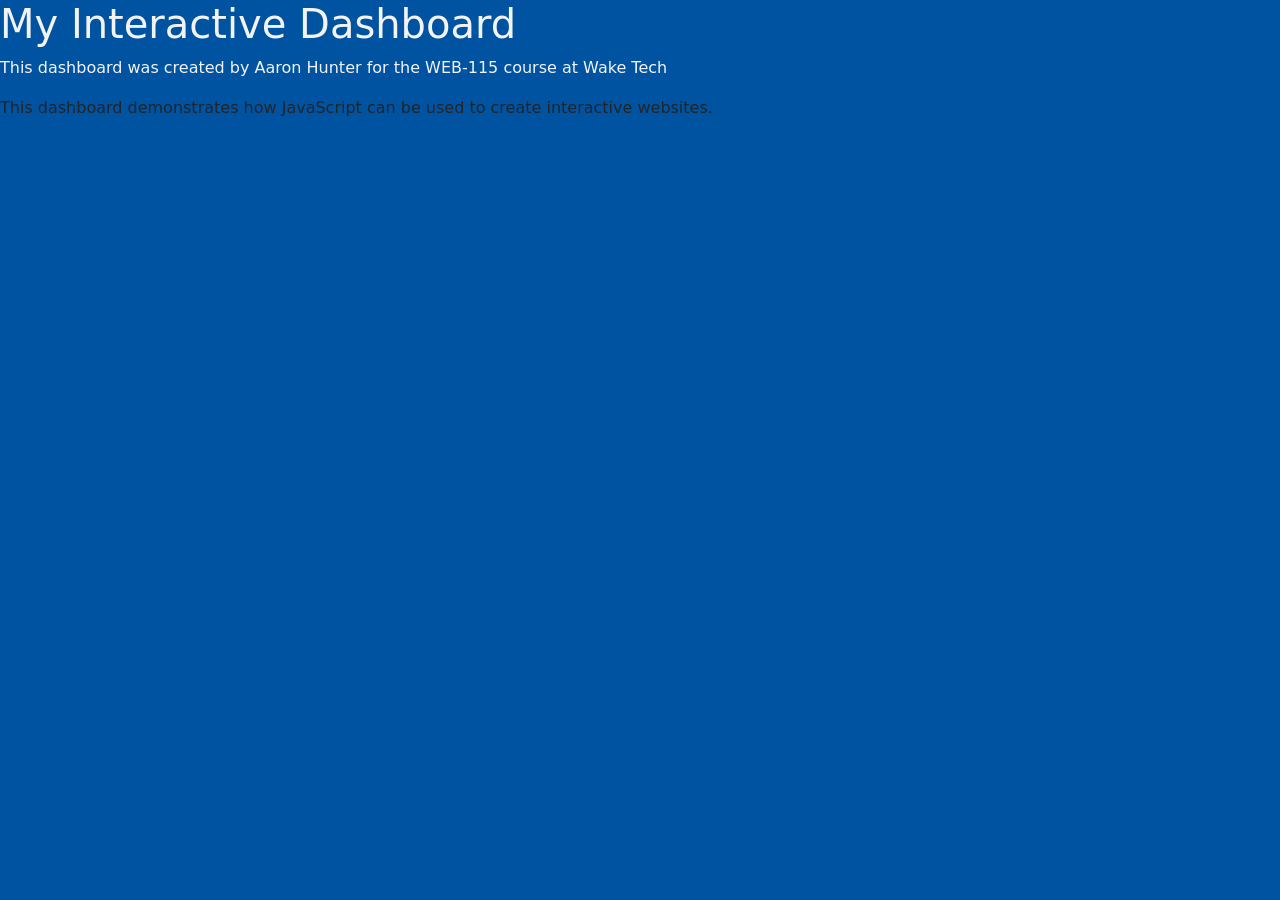
==== index.html @ 1350b7a7 "Initial HTML, CSS and JavaScript code." ====
<!DOCTYPE html>
<html lang="en">
<head>
    <meta charset="UTF-8">
    <meta name="viewport" content="width=device-width, initial-scale=1.0">
    <!-- Bootstrap  -->
    <link href="https://cdn.jsdelivr.net/npm/bootstrap@5.3.8/dist/css/bootstrap.min.css" rel="stylesheet" integrity="sha384-sRIl4kxILFvY47J16cr9ZwB07vP4J8+LH7qKQnuqkuIAvNWLzeN8tE5YBujZqJLB" crossorigin="anonymous">
    <link rel="stylesheet" href="css/style.css">
    <script src="js/script.js" defer></script>
    <title>Document</title>
    <script defer src="https://cdn.jsdelivr.net/npm/bootstrap@5.3.8/dist/js/bootstrap.bundle.min.js" integrity="sha384-FKyoEForCGlyvwx9Hj09JcYn3nv7wiPVlz7YYwJrWVcXK/BmnVDxM+D2scQbITxI" crossorigin="anonymous"></script>
</head>
<body>
    <h1>My Interactive Dashboard</h1>
    <p>This dashboard was created by Aaron Hunter for the WEB-115 course at Wake Tech</p>
    <script>document.write("This dashboard demonstrates how JavaScript can be used to create interactive websites.")</script>
    <!-- The <noscript> is for web browsers with JavaScript rendering disabled. -->
    <noscript>Unfortunately, your web browser does not support JavaScript.</noscript>
    <div class="container">
        <div class="row">
            <!-- Dashboard Content -->
        </div>
    </div>
</body>
</html>
---- css/style.css ----
body {
    background-color: rgb(0, 83, 161);
}

h1 {
    color: rgb(243, 243, 243)
}

p {
    color: rgb(243, 243, 243)
}
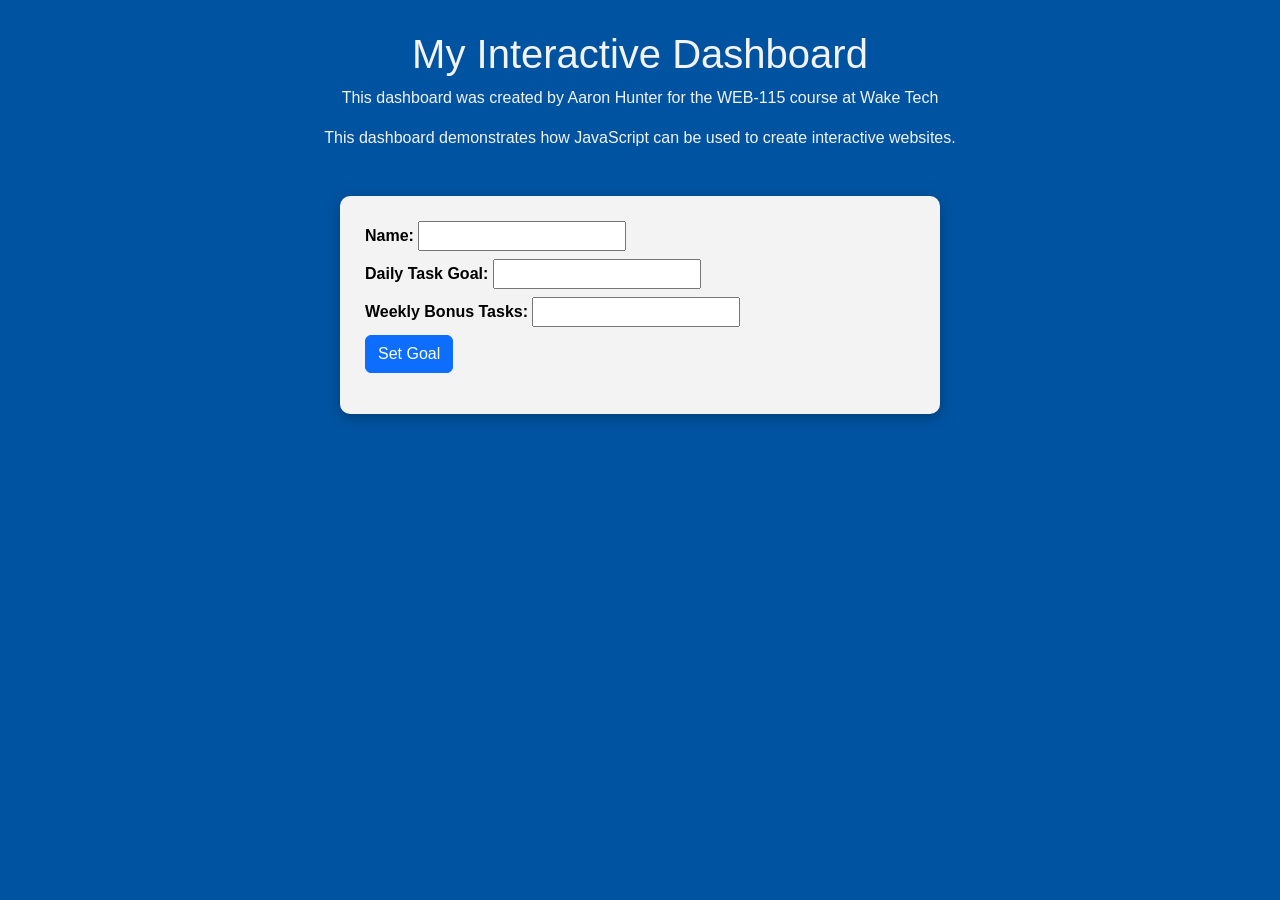
==== commit 5ed9a377: "Added the Weekly Goal function and form. Updated README." ====
--- a/index.html
+++ b/index.html
@@ -6,19 +6,41 @@
     <!-- Bootstrap  -->
     <link href="https://cdn.jsdelivr.net/npm/bootstrap@5.3.8/dist/css/bootstrap.min.css" rel="stylesheet" integrity="sha384-sRIl4kxILFvY47J16cr9ZwB07vP4J8+LH7qKQnuqkuIAvNWLzeN8tE5YBujZqJLB" crossorigin="anonymous">
     <link rel="stylesheet" href="css/style.css">
-    <script src="js/script.js" defer></script>
+    <!-- <script src="js/script.js" defer></script> -->
     <title>Document</title>
     <script defer src="https://cdn.jsdelivr.net/npm/bootstrap@5.3.8/dist/js/bootstrap.bundle.min.js" integrity="sha384-FKyoEForCGlyvwx9Hj09JcYn3nv7wiPVlz7YYwJrWVcXK/BmnVDxM+D2scQbITxI" crossorigin="anonymous"></script>
 </head>
 <body>
     <h1>My Interactive Dashboard</h1>
     <p>This dashboard was created by Aaron Hunter for the WEB-115 course at Wake Tech</p>
-    <script>document.write("This dashboard demonstrates how JavaScript can be used to create interactive websites.")</script>
+    <script>document.write('<p class="script-text">This dashboard demonstrates how JavaScript can be used to create interactive websites.</p>');</script>
     <!-- The <noscript> is for web browsers with JavaScript rendering disabled. -->
     <noscript>Unfortunately, your web browser does not support JavaScript.</noscript>
     <div class="container">
         <div class="row">
             <!-- Dashboard Content -->
+             <div class="col" id="weekly-tasks">
+                <!-- Weekly tasks go here -->
+                <script src="js/task-manager.js" defer></script>
+                <form>
+                    <div>
+                    <label for="name">Name:</label>
+                    <input type="text" id="name" name="name">
+                    </div>
+
+                    <div>
+                    <label for="daily_task_goal">Daily Task Goal:</label>
+                    <input type="number" id="daily_task_goal" name="daily_task_goal" min="0">
+                    </div>
+
+                    <div>
+                    <label for="weekly_bonus_tasks">Weekly Bonus Tasks:</label>
+                    <input type="number" id="weekly_bonus_tasks" name="weekly_bonus_tasks" min="0">
+                    </div>
+                    <button type="button" id="goal-btn" class="btn btn-primary">Set Goal</button>
+                </form>
+                <p id="goal-message"></p>
+             </div>   
         </div>
     </div>
 </body>
--- a/css/style.css
+++ b/css/style.css
@@ -1,11 +1,43 @@
 body {
     background-color: rgb(0, 83, 161);
+    color: rgb(243, 243, 243);
+    font-family: Arial, sans-serif;
+    padding: 30px;
 }
 
 h1 {
-    color: rgb(243, 243, 243)
+    color: rgb(243, 243, 243);
+    text-align: center;
 }
 
 p {
-    color: rgb(243, 243, 243)
-}+    color: rgb(243, 243, 243);
+    text-align: center;
+}
+
+.script-text {
+    color: rgb(243, 243, 243);
+    text-align: center;
+}
+
+#weekly-tasks {
+    background-color: rgb(243, 243, 243);
+    color: rgb(0, 0, 0);
+    max-width: 600px;
+    margin: 30px auto;
+    padding: 25px;
+    border-radius: 10px;
+    box-shadow: 0 4px 12px rgba(0, 0, 0, 0.25);
+}
+
+#weekly-tasks form div {
+    margin-bottom: 8px;
+    font-weight: bold;
+}
+
+#goal-message {
+    color: rgb(0, 0, 0);
+    text-align: center;
+    font-weight: bold;
+    margin-top: 15px;
+}
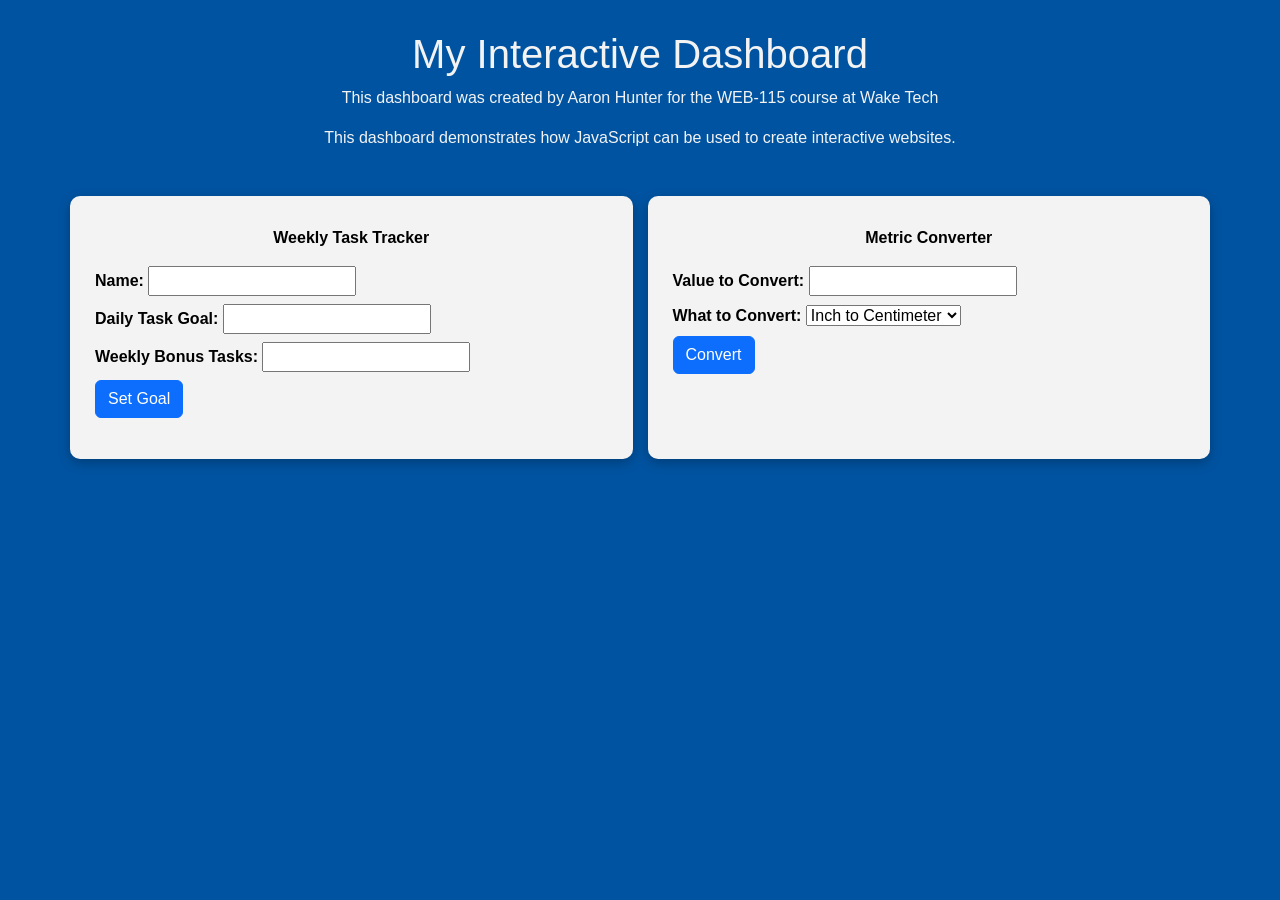
==== commit 0152831c: "Implemented working metric converter. Updated README." ====
--- a/index.html
+++ b/index.html
@@ -22,6 +22,9 @@
              <div class="col" id="weekly-tasks">
                 <!-- Weekly tasks go here -->
                 <script src="js/task-manager.js" defer></script>
+                <div>
+                <p id="form-title">Weekly Task Tracker</p>
+                </div>
                 <form>
                     <div>
                     <label for="name">Name:</label>
@@ -40,7 +43,37 @@
                     <button type="button" id="goal-btn" class="btn btn-primary">Set Goal</button>
                 </form>
                 <p id="goal-message"></p>
-             </div>   
+             </div> 
+             <div class="col" id="metric-converter">
+                <!-- Metric and Imperial Converter-->
+                <script src="js/metric-converter.js" defer></script>
+                <div>
+                <p id="form-title">Metric Converter</p>
+                </div>
+                <form>
+                    <div>
+                    <label for="numeric-value">Value to Convert:</label>
+                    <input type="number" id="numeric-value" name="numeric-value" min="0">
+                    </div>
+                    <div>
+                    <label for="conversion-type">What to Convert:</label>
+                    <select id="conversion-type" name="conversion-type">
+                        <option value="Inch to Centimeter">Inch to Centimeter</option>
+                        <option value="Centimeter to Inch">Centimeter to Inch</option>
+                        <option value="Foot to Centimeter">Foot to Centimeter</option>
+                        <option value="Centimeter to Foot">Centimeter to Foot</option>
+                        <option value="Yard to Meter">Yard to Meter</option>
+                        <option value="Meter to Yard">Meter to Yard</option>
+                        <option value="Mile to Kilometer">Mile to Kilometer</option>
+                        <option value="Kilometer to Mile">Kilometer to Mile</option>
+                    </select>
+                    </div>
+                    <div>
+                    <button type="button" id="convert-btn" class="btn btn-primary">Convert</button>
+                    </div>
+                </form>
+                <p id="conversion-result"></p>
+             </div>  
         </div>
     </div>
 </body>
--- a/css/style.css
+++ b/css/style.css
@@ -20,7 +20,7 @@
     text-align: center;
 }
 
-#weekly-tasks {
+#weekly-tasks, #metric-converter {
     background-color: rgb(243, 243, 243);
     color: rgb(0, 0, 0);
     max-width: 600px;
@@ -30,14 +30,25 @@
     box-shadow: 0 4px 12px rgba(0, 0, 0, 0.25);
 }
 
-#weekly-tasks form div {
+#weekly-tasks form div, #metric-converter form div {
     margin-bottom: 8px;
     font-weight: bold;
 }
 
-#goal-message {
+#goal-message, #conversion-result {
     color: rgb(0, 0, 0);
     text-align: center;
     font-weight: bold;
     margin-top: 15px;
 }
+
+#form-title {
+    color: rgb(0, 0, 0);
+    text-align: center;
+    font-weight: bold;
+    margin-top: 5px;
+}
+
+.row {
+    gap: 15px;
+}
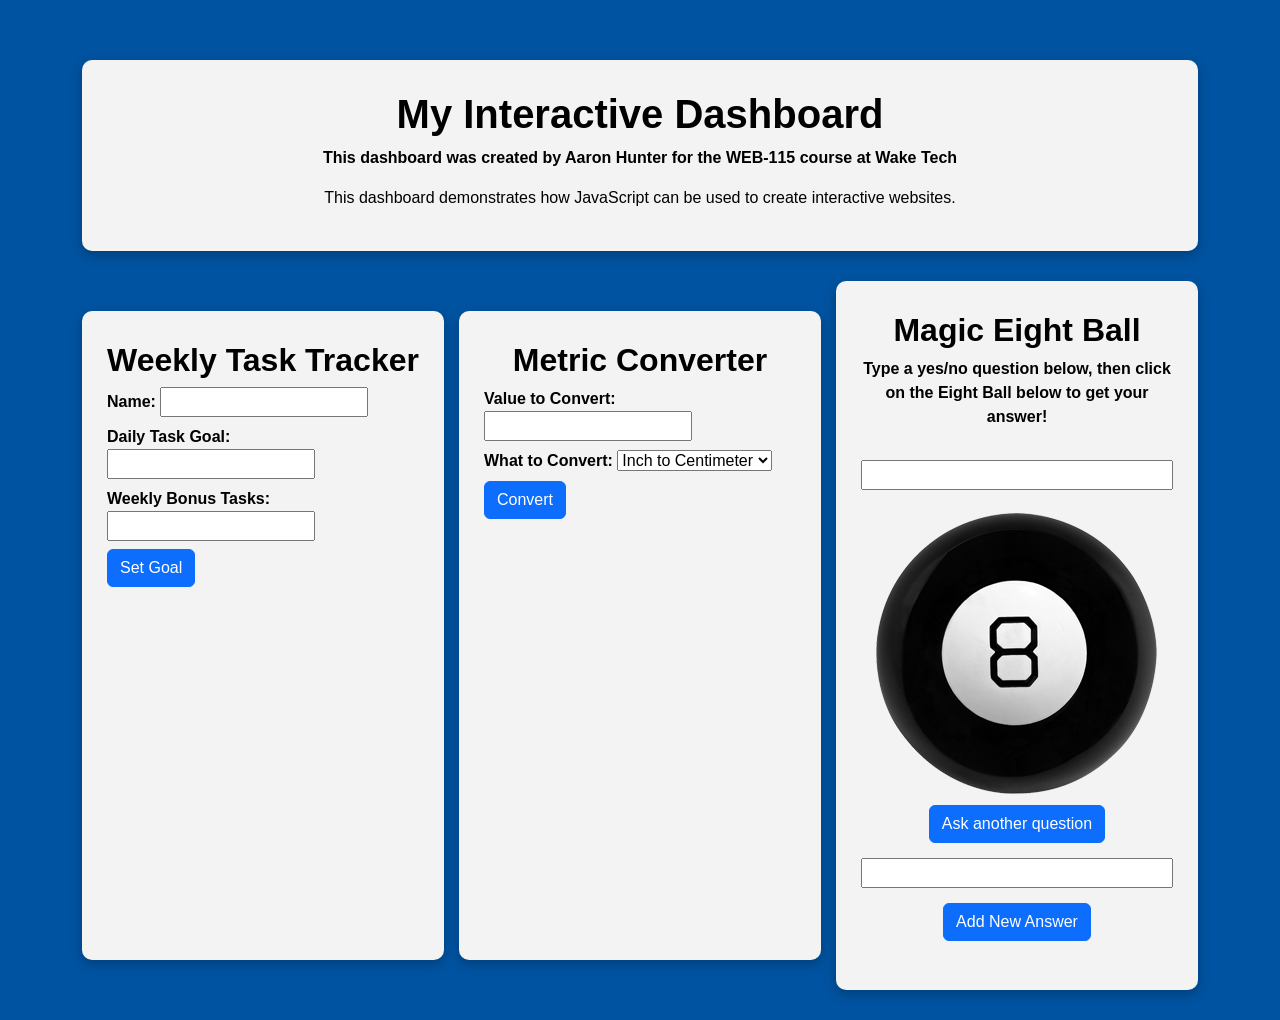
==== commit 5ed8a1b3: "Added Magic 8 Ball game. Updated README." ====
--- a/index.html
+++ b/index.html
@@ -11,11 +11,16 @@
     <script defer src="https://cdn.jsdelivr.net/npm/bootstrap@5.3.8/dist/js/bootstrap.bundle.min.js" integrity="sha384-FKyoEForCGlyvwx9Hj09JcYn3nv7wiPVlz7YYwJrWVcXK/BmnVDxM+D2scQbITxI" crossorigin="anonymous"></script>
 </head>
 <body>
-    <h1>My Interactive Dashboard</h1>
-    <p>This dashboard was created by Aaron Hunter for the WEB-115 course at Wake Tech</p>
-    <script>document.write('<p class="script-text">This dashboard demonstrates how JavaScript can be used to create interactive websites.</p>');</script>
-    <!-- The <noscript> is for web browsers with JavaScript rendering disabled. -->
-    <noscript>Unfortunately, your web browser does not support JavaScript.</noscript>
+    <div class="container">
+        <div class="row" id="header-bar">
+            <div class="col">
+                <h1 class="title">My Interactive Dashboard</h1>
+                <p class="title">This dashboard was created by Aaron Hunter for the WEB-115 course at Wake Tech</p>
+                <script>document.write('<p class="script-text">This dashboard demonstrates how JavaScript can be used to create interactive websites.</p>');</script>
+                <!-- The <noscript> is for web browsers with JavaScript rendering disabled. -->
+                <noscript>Unfortunately, your web browser does not support JavaScript.</noscript>
+            </div>
+    </div>
     <div class="container">
         <div class="row">
             <!-- Dashboard Content -->
@@ -23,7 +28,7 @@
                 <!-- Weekly tasks go here -->
                 <script src="js/task-manager.js" defer></script>
                 <div>
-                <p id="form-title">Weekly Task Tracker</p>
+                <h2 class="heading">Weekly Task Tracker</h2>
                 </div>
                 <form>
                     <div>
@@ -48,7 +53,7 @@
                 <!-- Metric and Imperial Converter-->
                 <script src="js/metric-converter.js" defer></script>
                 <div>
-                <p id="form-title">Metric Converter</p>
+                <h2 class="heading">Metric Converter</h2>
                 </div>
                 <form>
                     <div>
@@ -73,7 +78,26 @@
                     </div>
                 </form>
                 <p id="conversion-result"></p>
-             </div>  
+             </div> 
+             <div class="col" id="magic-eight-ball">
+                <script src="/js/magic-eight-ball.js" defer></script>
+                <link rel="stylesheet" href="css/magic-eight-ball.css">
+                <h2 class="heading">Magic Eight Ball</h2>
+                <form>
+                <p id="instructions">Type a yes/no question below, then click on the Eight Ball below to get your answer!</p>
+                <input id="question" name="question" size="80">
+                <div id="magicEightBall">
+                    <div id="circle">
+                        <p id="magic-answer"></p>
+                    </div>
+                    <img id="ball" src="img/magic-eight-ball.png"/>
+                </div>
+                <button id="reset" name="reset" type="reset" class="btn btn-primary">Ask another question</button>
+                <input id="new-answer" name="new-answer" size="80">
+                <button id="add-answer" name="add-answer" type="button" class="btn btn-primary">Add New Answer</button>
+                </form>
+                <br>
+            </div> 
         </div>
     </div>
 </body>
--- a/css/style.css
+++ b/css/style.css
@@ -16,11 +16,21 @@
 }
 
 .script-text {
-    color: rgb(243, 243, 243);
+    color: rgb(0, 0, 0);
     text-align: center;
 }
 
-#weekly-tasks, #metric-converter {
+#header-bar {
+    background-color: rgb(243, 243, 243);
+    color: rgb(0, 0, 0);
+    max-width: 1600px;
+    margin: 30px auto;
+    padding: 25px;
+    border-radius: 10px;
+    box-shadow: 0 4px 12px rgba(0, 0, 0, 0.25);
+}
+
+#weekly-tasks, #metric-converter, #magic-eight-ball{
     background-color: rgb(243, 243, 243);
     color: rgb(0, 0, 0);
     max-width: 600px;
@@ -42,7 +52,7 @@
     margin-top: 15px;
 }
 
-#form-title {
+.heading {
     color: rgb(0, 0, 0);
     text-align: center;
     font-weight: bold;
@@ -52,3 +62,17 @@
 .row {
     gap: 15px;
 }
+
+#magic-eight-ball input {
+    width: 100%;
+    box-sizing: border-box;
+    margin-bottom: 15px;
+    margin-top: 15px;
+}
+
+.title {
+    color: rgb(0, 0, 0);
+    text-align: center;
+    font-weight: bold;
+    margin-top: 5px;
+}
--- a/css/magic-eight-ball.css
+++ b/css/magic-eight-ball.css
@@ -0,0 +1,63 @@
+
+#magic-eight-ball {
+  max-width: 410px;
+  text-align: center;
+  margin: auto;
+}
+
+#magicEightBall {
+  position: relative;
+  display: inline-block;
+}
+
+#circle {
+  font-size: 12pt;
+  background-color: white;
+  color: black;
+  position: absolute;
+  top: 50%;
+  left: 50%;
+  transform: translate(-50%, -50%);
+  height: 150px;
+  width: 150px;
+  border-radius: 50%;
+  text-wrap: wrap;
+  display: none;
+  z-index: 10;
+}
+
+img:active {
+  animation: shake 1s;
+  animation-iteration-count: infinite;
+}
+
+img:visited {
+  animation: none;
+}
+@keyframes shake {
+  0% { transform: translate(1px, 1px) rotate(0deg);  }
+  10% { transform: translate(-1px, -2px) rotate(-1deg); }
+  20% { transform: translate(-3px, 0px) rotate(1deg); }
+  30% { transform: translate(3px, 2px) rotate(0deg); }
+  40% { transform: translate(1px, -1px) rotate(1deg); }
+  50% { transform: translate(-1px, 2px) rotate(-1deg); }
+  60% { transform: translate(-3px, 1px) rotate(0deg); }
+  70% { transform: translate(3px, 1px) rotate(-1deg); }
+  80% { transform: translate(-1px, -1px) rotate(1deg); }
+  90% { transform: translate(1px, 2px) rotate(0deg); }
+  100% { transform: translate(1px, -2px) rotate(-1deg); }
+}
+
+#magic-answer {
+  font-size: 12pt;
+  text-align: center;
+  margin-top: 50px;
+  color: black;
+}
+
+#instructions {
+  color: black;
+  text-align: center;
+  font-weight: bold;
+  margin-top: 8px;
+}
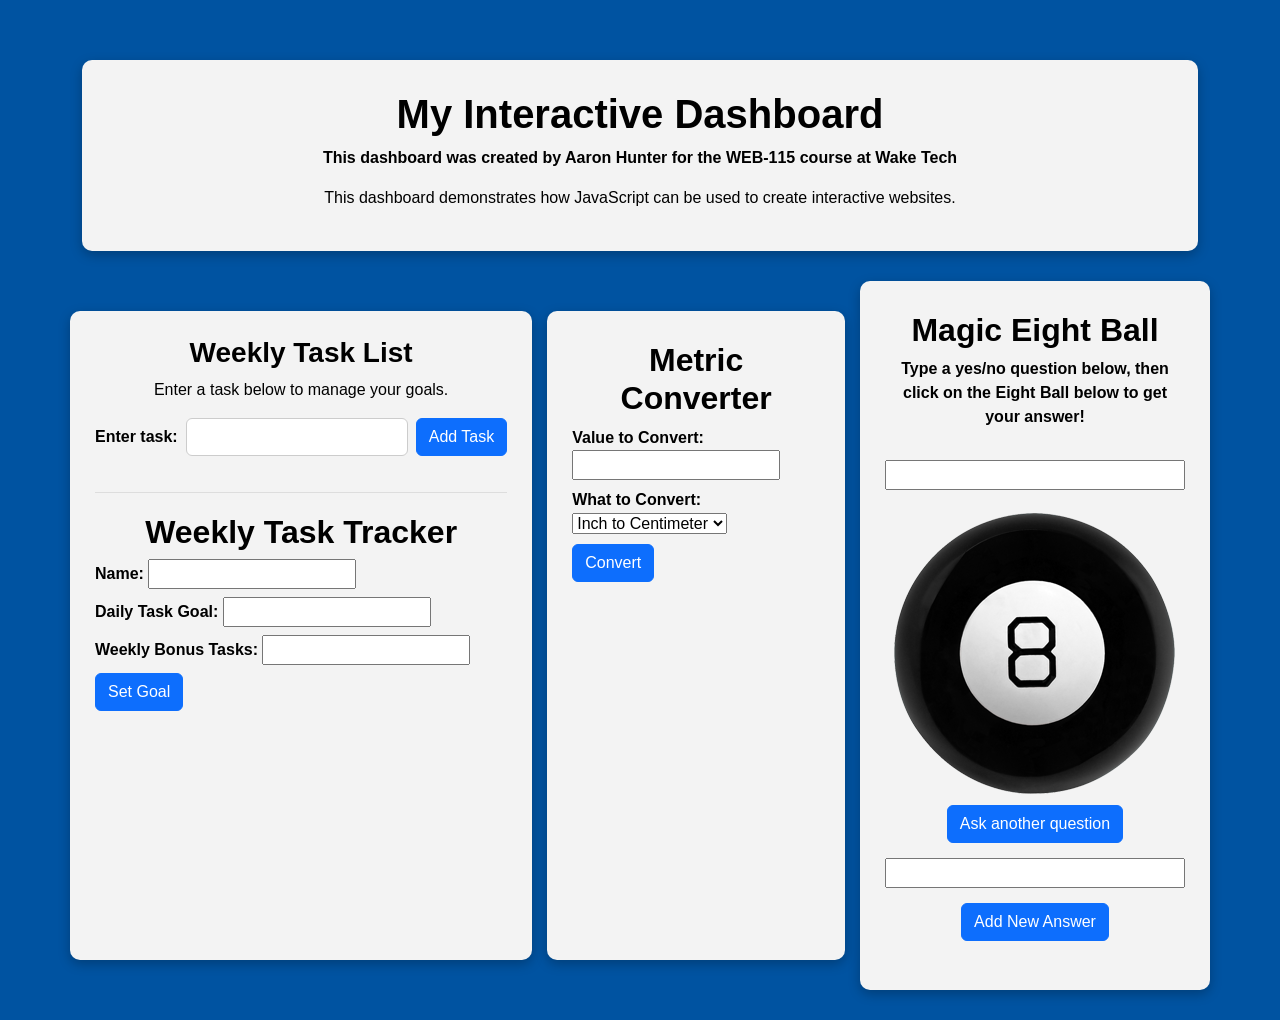
==== commit 48f64d48: "Added Task List. UI in HTML with JS generated UL and task logic" ====
--- a/index.html
+++ b/index.html
@@ -7,7 +7,7 @@
     <link href="https://cdn.jsdelivr.net/npm/bootstrap@5.3.8/dist/css/bootstrap.min.css" rel="stylesheet" integrity="sha384-sRIl4kxILFvY47J16cr9ZwB07vP4J8+LH7qKQnuqkuIAvNWLzeN8tE5YBujZqJLB" crossorigin="anonymous">
     <link rel="stylesheet" href="css/style.css">
     <!-- <script src="js/script.js" defer></script> -->
-    <title>Document</title>
+    <title>My Interactive Dashboard</title>
     <script defer src="https://cdn.jsdelivr.net/npm/bootstrap@5.3.8/dist/js/bootstrap.bundle.min.js" integrity="sha384-FKyoEForCGlyvwx9Hj09JcYn3nv7wiPVlz7YYwJrWVcXK/BmnVDxM+D2scQbITxI" crossorigin="anonymous"></script>
 </head>
 <body>
@@ -20,12 +20,22 @@
                 <!-- The <noscript> is for web browsers with JavaScript rendering disabled. -->
                 <noscript>Unfortunately, your web browser does not support JavaScript.</noscript>
             </div>
+        </div>
     </div>
     <div class="container">
         <div class="row">
             <!-- Dashboard Content -->
              <div class="col" id="weekly-tasks">
                 <!-- Weekly tasks go here -->
+                <div id="task-list">
+                    <h3>Weekly Task List</h3>
+                    <p>Enter a task below to manage your goals.</p>
+                    <form>
+                        <label for="task-name">Enter task:</label>
+                        <input type="text" id="task-name" name="task-name">
+                        <button type="button" id="add-task" class="btn btn-primary">Add Task</button>
+                    </form>
+                </div>
                 <script src="js/task-manager.js" defer></script>
                 <div>
                 <h2 class="heading">Weekly Task Tracker</h2>
@@ -80,7 +90,7 @@
                 <p id="conversion-result"></p>
              </div> 
              <div class="col" id="magic-eight-ball">
-                <script src="/js/magic-eight-ball.js" defer></script>
+                <script src="js/magic-eight-ball.js" defer></script>
                 <link rel="stylesheet" href="css/magic-eight-ball.css">
                 <h2 class="heading">Magic Eight Ball</h2>
                 <form>
--- a/css/style.css
+++ b/css/style.css
@@ -75,4 +75,59 @@
     text-align: center;
     font-weight: bold;
     margin-top: 5px;
-}+}
+
+/* Weekly Task List */
+#task-list {
+    padding-bottom: 20px;
+    margin-bottom: 20px;
+    border-bottom: 1px solid #ddd;
+}
+
+#task-list h3 {
+    text-align: center;
+    font-weight: bold;
+}
+
+#task-list p {
+    color: rgb(0, 0, 0);
+}
+
+#task-list label {
+    font-weight: bold;
+}
+
+/* Keep the label and button on one line; let the input shrink instead */
+#task-list label, #task-list button {
+    white-space: nowrap;
+    flex-shrink: 0;
+}
+
+#task-list form {
+    display: flex;
+    gap: 8px;
+    align-items: center;
+    margin-bottom: 15px;
+}
+
+#task-list input {
+    flex: 1;
+    min-width: 0;
+    padding: 6px 10px;
+    border: 1px solid #ccc;
+    border-radius: 6px;
+}
+
+#user-tasks {
+    list-style: none;
+    padding: 0;
+}
+
+#user-tasks li {
+    background-color: white;
+    border-left: 4px solid rgb(0, 83, 161);
+    padding: 8px 12px;
+    margin-bottom: 6px;
+    border-radius: 4px;
+    box-shadow: 0 1px 3px rgba(0, 0, 0, 0.15);
+}
--- a/css/magic-eight-ball.css
+++ b/css/magic-eight-ball.css
@@ -8,6 +8,7 @@
 #magicEightBall {
   position: relative;
   display: inline-block;
+  z-index: 1;
 }
 
 #circle {
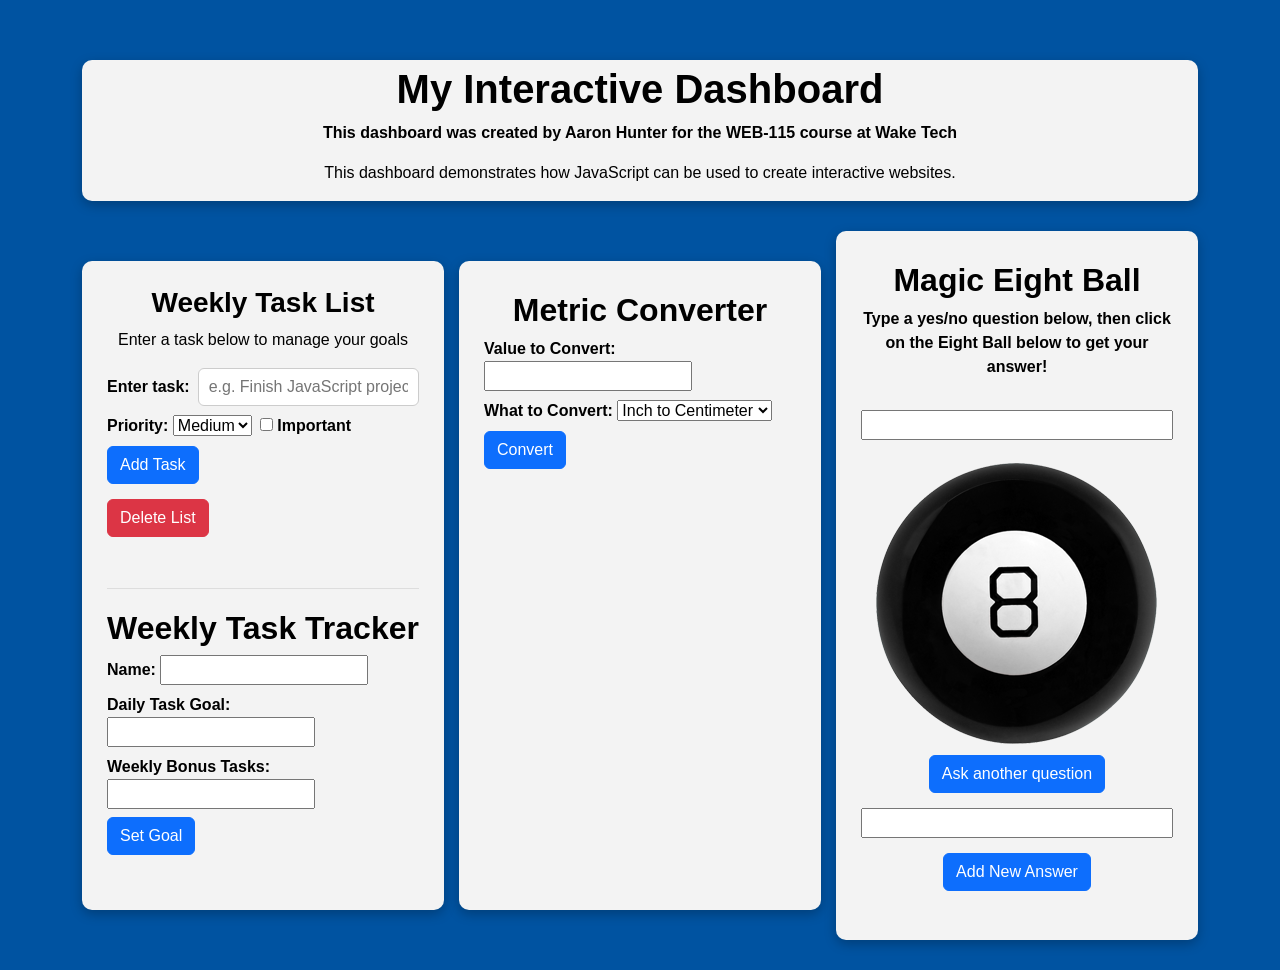
==== commit 26b0aa91: "Converted task list to object format" ====
--- a/index.html
+++ b/index.html
@@ -20,7 +20,6 @@
                 <!-- The <noscript> is for web browsers with JavaScript rendering disabled. -->
                 <noscript>Unfortunately, your web browser does not support JavaScript.</noscript>
             </div>
-        </div>
     </div>
     <div class="container">
         <div class="row">
@@ -29,12 +28,25 @@
                 <!-- Weekly tasks go here -->
                 <div id="task-list">
                     <h3>Weekly Task List</h3>
-                    <p>Enter a task below to manage your goals.</p>
-                    <form>
+                    <p>Enter a task below to manage your goals</p>
+                    <form id="task-form">
                         <label for="task-name">Enter task:</label>
-                        <input type="text" id="task-name" name="task-name">
-                        <button type="button" id="add-task" class="btn btn-primary">Add Task</button>
+                        <input type="text" id="task-name" name="task-name" placeholder="e.g. Finish JavaScript project">
+                        <span>
+                            <label for="task-priority">Priority:</label>
+                            <select id="task-priority" name="task-priority">
+                                <option value="High">High</option>
+                                <option value="Medium" selected>Medium</option>
+                                <option value="Low">Low</option>
+                            </select>
+                        </span>
+                        <label for="task-important">
+                            <input type="checkbox" id="task-important" name="task-important"> Important
+                        </label>
+
+                        <button type="submit" id="add-task" class="btn btn-primary">Add Task</button>
                     </form>
+                    <button type="button" id="delete-list" class="btn btn-danger">Delete List</button>
                 </div>
                 <script src="js/task-manager.js" defer></script>
                 <div>
--- a/css/style.css
+++ b/css/style.css
@@ -25,7 +25,6 @@
     color: rgb(0, 0, 0);
     max-width: 1600px;
     margin: 30px auto;
-    padding: 25px;
     border-radius: 10px;
     box-shadow: 0 4px 12px rgba(0, 0, 0, 0.25);
 }
@@ -105,13 +104,14 @@
 
 #task-list form {
     display: flex;
+    flex-wrap: wrap;
     gap: 8px;
     align-items: center;
     margin-bottom: 15px;
 }
 
-#task-list input {
-    flex: 1;
+#task-name {
+    flex: 1 1 150px;
     min-width: 0;
     padding: 6px 10px;
     border: 1px solid #ccc;
@@ -131,3 +131,41 @@
     border-radius: 4px;
     box-shadow: 0 1px 3px rgba(0, 0, 0, 0.15);
 }
+
+#delete-list {
+    margin-bottom: 15px;
+}
+
+/* Priority label next to the task name */
+.priority-label {
+    color: white;
+    font-size: 0.8em;
+    font-weight: bold;
+    padding: 2px 8px;
+    border-radius: 10px;
+    margin-left: 8px;
+}
+
+#user-tasks button {
+    margin-top: 6px;
+    margin-right: 6px;
+}
+
+/* A task in edit mode */
+#user-tasks li.editing {
+    background-color: #eef5ff;
+    border: 2px dashed rgb(0, 83, 161);
+    border-left-width: 4px;
+}
+
+#user-tasks li.editing input[type="text"] {
+    width: 100%;
+    padding: 4px 8px;
+    border: 1px solid #ccc;
+    border-radius: 6px;
+    margin-bottom: 6px;
+}
+
+#user-tasks li.editing select {
+    margin-right: 8px;
+}
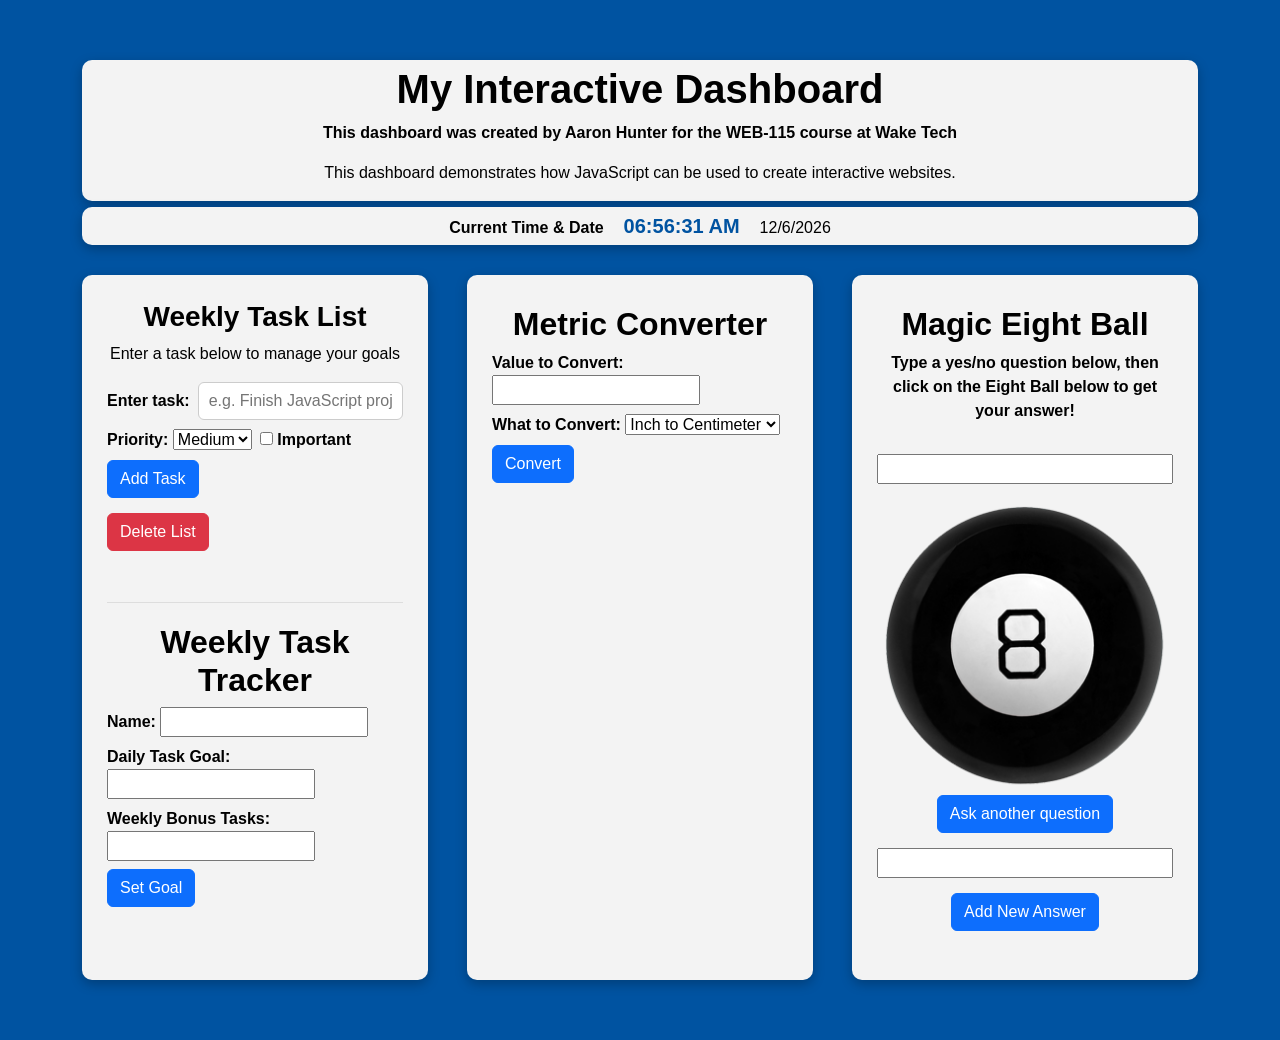
==== commit c094a44d: "Implemented real-time clock and date component" ====
--- a/index.html
+++ b/index.html
@@ -6,11 +6,13 @@
     <!-- Bootstrap  -->
     <link href="https://cdn.jsdelivr.net/npm/bootstrap@5.3.8/dist/css/bootstrap.min.css" rel="stylesheet" integrity="sha384-sRIl4kxILFvY47J16cr9ZwB07vP4J8+LH7qKQnuqkuIAvNWLzeN8tE5YBujZqJLB" crossorigin="anonymous">
     <link rel="stylesheet" href="css/style.css">
+    <link rel="stylesheet" href="css/digital-clock.css">
     <!-- <script src="js/script.js" defer></script> -->
     <title>My Interactive Dashboard</title>
     <script defer src="https://cdn.jsdelivr.net/npm/bootstrap@5.3.8/dist/js/bootstrap.bundle.min.js" integrity="sha384-FKyoEForCGlyvwx9Hj09JcYn3nv7wiPVlz7YYwJrWVcXK/BmnVDxM+D2scQbITxI" crossorigin="anonymous"></script>
 </head>
 <body>
+    <main>
     <div class="container">
         <div class="row" id="header-bar">
             <div class="col">
@@ -20,6 +22,17 @@
                 <!-- The <noscript> is for web browsers with JavaScript rendering disabled. -->
                 <noscript>Unfortunately, your web browser does not support JavaScript.</noscript>
             </div>
+        </div>
+    </div>
+    <div class="container">
+        <div class="row">
+             <div class="col" id="digital-clock">
+                <h3>Current Time & Date</h3>
+                <p id="clock-face"></p>
+                <p id="calendar-date"></p>
+                <script src="js/digital-clock.js" defer></script>
+             </div>
+        </div>
     </div>
     <div class="container">
         <div class="row">
@@ -70,7 +83,7 @@
                     <button type="button" id="goal-btn" class="btn btn-primary">Set Goal</button>
                 </form>
                 <p id="goal-message"></p>
-             </div> 
+             </div>
              <div class="col" id="metric-converter">
                 <!-- Metric and Imperial Converter-->
                 <script src="js/metric-converter.js" defer></script>
@@ -119,8 +132,9 @@
                 <button id="add-answer" name="add-answer" type="button" class="btn btn-primary">Add New Answer</button>
                 </form>
                 <br>
-            </div> 
+            </div>
         </div>
     </div>
+    </main>
 </body>
 </html>
--- a/css/style.css
+++ b/css/style.css
@@ -24,7 +24,8 @@
     background-color: rgb(243, 243, 243);
     color: rgb(0, 0, 0);
     max-width: 1600px;
-    margin: 30px auto;
+    /* Small 6px gap below the header so the clock banner sits close to it */
+    margin: 30px auto 6px;
     border-radius: 10px;
     box-shadow: 0 4px 12px rgba(0, 0, 0, 0.25);
 }
@@ -32,8 +33,7 @@
 #weekly-tasks, #metric-converter, #magic-eight-ball{
     background-color: rgb(243, 243, 243);
     color: rgb(0, 0, 0);
-    max-width: 600px;
-    margin: 30px auto;
+    margin: 30px 12px;
     padding: 25px;
     border-radius: 10px;
     box-shadow: 0 4px 12px rgba(0, 0, 0, 0.25);
--- a/css/digital-clock.css
+++ b/css/digital-clock.css
@@ -0,0 +1,35 @@
+#digital-clock {
+    background-color: rgb(243, 243, 243);
+    color: rgb(0, 0, 0);
+    /* Line up with the header bar: same width and left/right edges */
+    margin: 0 12px;
+    padding: 4px 20px;
+    border-radius: 10px;
+    box-shadow: 0 4px 12px rgba(0, 0, 0, 0.25);
+    /* Put the heading, time, and date side by side in one line */
+    display: flex;
+    flex-wrap: wrap;
+    justify-content: center;
+    align-items: baseline;
+    gap: 2px 20px;
+}
+
+#digital-clock h3 {
+    font-weight: bold;
+    font-size: 1em;
+    color: rgb(0, 0, 0);
+    margin: 0;
+}
+
+#clock-face {
+    font-size: 1.25em;
+    font-weight: bold;
+    color: rgb(0, 83, 161);
+    margin: 0;
+}
+
+#calendar-date {
+    font-size: 1em;
+    color: rgb(0, 0, 0);
+    margin: 0;
+}
--- a/css/magic-eight-ball.css
+++ b/css/magic-eight-ball.css
@@ -1,14 +1,16 @@
 
 #magic-eight-ball {
-  max-width: 410px;
   text-align: center;
-  margin: auto;
 }
 
 #magicEightBall {
   position: relative;
   display: inline-block;
   z-index: 1;
+}
+
+#ball {
+  max-width: 100%;
 }
 
 #circle {
